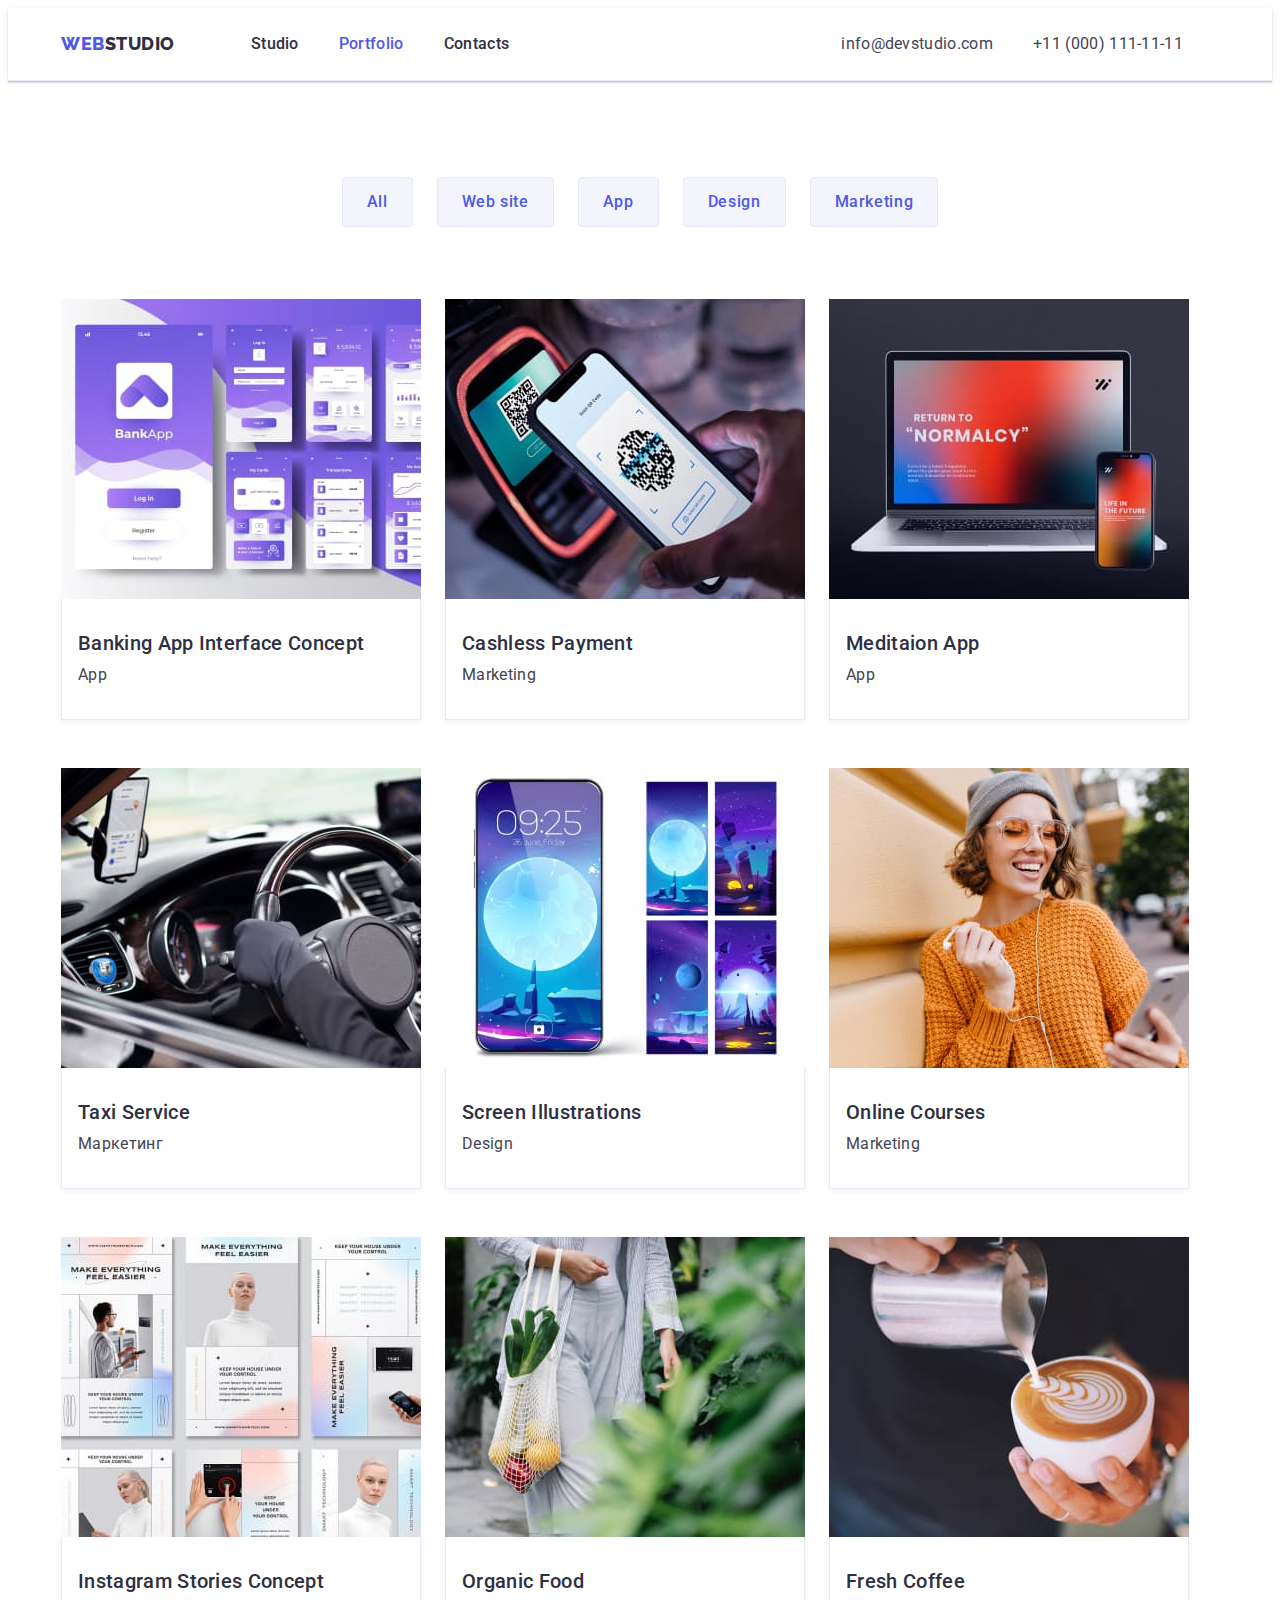
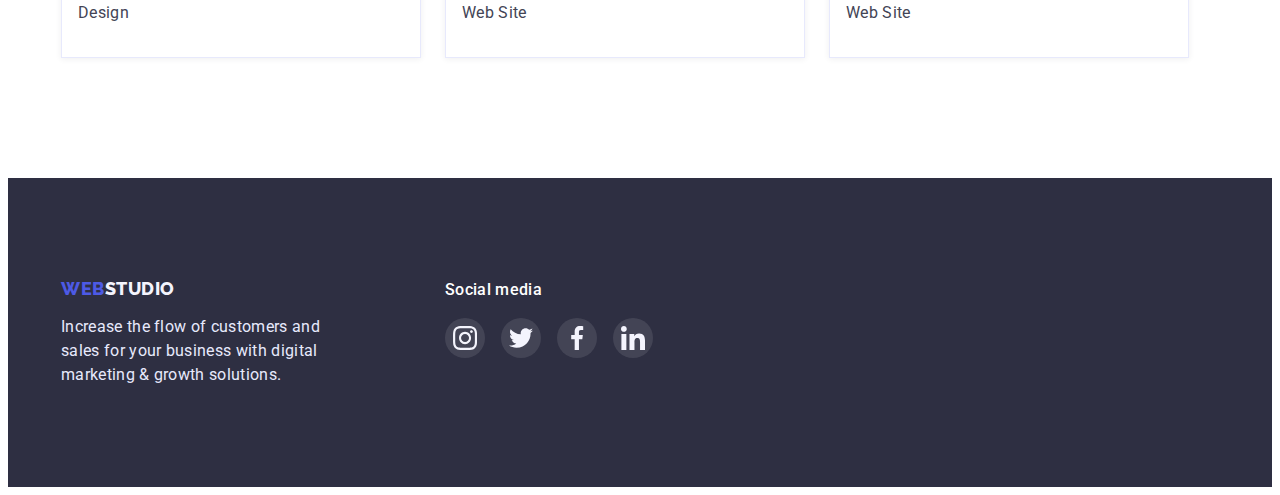
==== portfolio.html @ 6b1cf62d "старий 4 модуль" ====
<!DOCTYPE html>
<html lang="en">
    <head>
        <meta charset="UTF-8">
        <meta http-equiv="X-UA-Compatible" content="IE=edge">
        <meta name="viewport" content="width=device-width, initial-scale=1.0">
        <title>Portfolio</title>
        <link rel="preconnect" href="https://fonts.googleapis.com">
        <link rel="preconnect" href="https://fonts.gstatic.com" crossorigin>
        <link href="https://fonts.googleapis.com/css2?family=Raleway:wght@800&family=Roboto:wght@400;500;700;900&display=swap" rel="stylesheet">

        <link rel="stylesheet" href="https://cdnjs.cloudflare.com/ajax/libs/modern-normalize/1.1.0/modern-normalize.min.css"
        integrity="sha512-wpPYUAdjBVSE4KJnH1VR1HeZfpl1ub8YT/NKx4PuQ5NmX2tKuGu6U/JRp5y+Y8XG2tV+wKQpNHVUX03MfMFn9Q=="
        crossorigin="anonymous" referrerpolicy="no-referrer" />

        <link rel="stylesheet" href="./css/styles.css">
    </head>
    
    <body>
        <header class="header">
            <div class="container header-container">
                <a class="link text-logo-accent logo-header" href="./index.html" lang="en">Web<span
                        class="logo-header-color">Studio</span></a>
                <!-- навігація на інш сторінки -->
                <nav>
                    <ul class="site-nav list ">
                        <li class="list-nav"><a class="link  list-nov-head" href="./index.html">Studio</a></li>
                        <li class="list-nav"><a class="link  list-nov-head accent" href="./portfolio.html">Portfolio</a></li>
                        <li class="list-nav"><a class="link list-nov-head" href="">Contacts</a></li>
                    </ul>
                </nav>
                <!-- контакти -->
                <ul class="auth-nav list">
                    <li class="header-link-contacts"><a class="link list-nov-head" href="mailto:info@devstudio.com">info@devstudio.com</a></li>
                    <li class="header-link-contacts"><a class="link list-nov-head" href="tel:+380961111111">+11 (000) 111-11-11</a></li>
                </ul>
            </div>
        </header>
        <main>
            <!-- new page portfolio, maine -->
            <section class="project-page">
                <div class="container">
                    <h1 class="visually-hidden">Project</h1>
                    <ul class="list list-button-pre">
                        <li class="list-btn-after"><button type="button" class="button-filter">All</button></li>
                        <li class="list-btn-after"><button type="button" class="button-filter">Web site</button></li>
                        <li class="list-btn-after"><button type="button" class="button-filter">App</button></li>
                        <li class="list-btn-after"><button type="button" class="button-filter">Design</button></li>
                        <li class="list-btn-after"><button type="button" class="button-filter">Marketing</button></li>
                    </ul>
                    
                    <ul class="list list-project">
                        <li class="li-icon">
                            <a href="" class="link-project">
                                <img src="./images/portfolio/banking-app.jpg" alt="banking app" width="360" height="300">
                                <div class="text-wrapper">
                                    <h2 class="project">Banking app interface concept</h2>
                                    <p class="text-portfolio">App</p>
                                </div>
                            </a>
                        </li>
                        <li class="li-icon">
                            <a href="" class="link-project">
                                <img src="./images/portfolio/cashless-payment.jpg" alt="cashless payment" width="360" height="300">
                                <div class="text-wrapper">
                                    <h2 class="project">Cashless payment</h2>
                                    <p class="text-portfolio">Marketing</p>
                                </div>
                            </a>
                        </li>
                        <li class="li-icon">
                            <a href="" class="link-project">
                                <img src="./images/portfolio/meditaion-app.jpg" alt="meditaion app" width="360" height="300">
                                <div class="text-wrapper">
                                    <h2 class="project">Meditaion app</h2>
                                    <p class="text-portfolio">App</p>
                                </div>
                            </a>
                        </li>
                        <li class="li-icon">
                            <a href="" class="link-project">
                                <img src="./images/portfolio/taxi-service.jpg" alt="taxi service" width="360" height="300">
                                <div class="text-wrapper">
                                    <h2 class="project">Taxi service</h2>
                                    <p class="text-portfolio">Маркетинг</p>
                                </div>
                            </a>
                        </li>
                        <li class="li-icon">
                            <a href="" class="link-project">
                                <img src="./images/portfolio/Screen-illustrations.jpg" alt="Screen illustrations" width="360" height="300">
                                <div class="text-wrapper">
                                    <h2 class="project">Screen illustrations</h2>
                                    <p class="text-portfolio">Design</p>
                                </div>
                            </a>
                        </li>
                        <li class="li-icon">
                            <a href="" class="link-project">
                                <img src="./images/portfolio/online-courses.jpg" alt="online courses" width="360" height="300">
                                <div class="text-wrapper">
                                    <h2 class="project">Online courses</h2>
                                    <p class="text-portfolio">Marketing</p>
                                </div>
                            </a>
                        </li>
                        <li class="li-icon">
                            <a href="" class="link-project">
                                <img src="./images/portfolio/instagram-stories-concept.jpg" alt="instagram stories concept" width="360" height="300">
                                <div class="text-wrapper">
                                    <h2 class="project">Instagram stories concept</h2>
                                    <p class="text-portfolio">Design</p>
                                </div>
                            </a>
                        </li>
                        <li class="li-icon">
                            <a href="" class="link-project">
                                <img src="./images/portfolio/organic-food.jpg" alt="organic food" width="360" height="300">
                                <div class="text-wrapper">
                                    <h2 class="project">Organic food</h2>
                                    <p class="text-portfolio">Web site</p>
                                </div>
                            </a>
                        </li>
                        <li class="li-icon">
                            <a href="" class="link-project">
                                <img src="./images/portfolio/fresh-coffee.jpg" alt="fresh coffee" width="360" height="300">
                                <div class="text-wrapper">
                                    <h2 class="project">Fresh coffee</h2>
                                    <p class="text-portfolio">Web site</p>
                                </div>
                            </a>
                        </li>
                    </ul>
                </div>
            </section>
        </main>
        <footer class="footer">
            <div class="container">
                <ul class="footer-flex">
                    <li>
                        <a class="link text-logo-accent logo-footer" href="/" lang="en">Web<span
                                class="logo-footer-color">Studio</span></a>
                        <p class="footer-text">
                            Increase the flow of customers and sales for your business with digital marketing & growth solutions.
                        </p>
                    </li>
                    <li>
                        <h3 class="footer-soc-media">Social media</h3>
                        <ul class="footer-soc-network">
                            <li class="soc-list"><a href="" class="footer-to-link link"><svg class="employees-icon" width="24"
                                        height="24">
                                        <use href="./images/bg-fon/symbol-defs.svg#icon-instagram"></use>
                                    </svg></a></li>
                            <li class="soc-list"><a href="" class="footer-to-link link"><svg class="employees-icon" width="24"
                                        height="24">
                                        <use href="./images/bg-fon/symbol-defs.svg#icon-twitter"></use>
                                    </svg></a></li>
                            <li class="soc-list"><a href="" class="footer-to-link link"><svg class="employees-icon" width="24"
                                        height="24">
                                        <use href="./images/bg-fon/symbol-defs.svg#icon-facebook"></use>
                                    </svg></a></li>
                            <li class="soc-list"><a href="" class="footer-to-link link"><svg class="employees-icon" width="24"
                                        height="24">
                                        <use href="./images/bg-fon/symbol-defs.svg#icon-linkedin"></use>
                                    </svg></a></li>
                        </ul>
                    </li>
                </ul>
            
            </div>
        </footer>
    </body>
</html>
---- css/styles.css ----
/* Палітра */
/* Колір основного тексту #2E2F42 */
/* Другорядний колір тексту #434455 */
/* Білий #FFFFFF */
/* Акент #4D5AE5 */
/* Колір фільтру кнопок #F4F4FD */
/* Колір фільтру кнопок при ховері/фокусі #404BBF */
/* Другорядний колір фону #2E2F42 */  
/* Інший другорядений колір 2  #E7E9FC; */
/* Основний колір фону #FFFFFF */

:root {
    --primery-text-color: #2E2F42;
    --second-text-color: #434455;
    --accent-color: #4D5AE5;
    --white-color: #FFFFFF;
    --color-button-filter: #F4F4FD;
    --color-button-filter-hover: #404BBF;
    --background-other-color: #2E2F42;
    --background-other-color-2: #E7E9FC;
    --main-background-color: #FFFFFF;
}

p, h1, h2, h3, h4, h5, h6 {
    margin: 0;
}

img {
    display: block;
    min-width: 100%;
    height: auto;
}

ul {
    margin: 0;
    padding-left: 0;
    list-style: none;
}

body {
    color: var(--primery-text-color);
    background-color: var(--main-background-color);
    font-family: Roboto, sans-serif;
    letter-spacing: 0.02em;
}

.container {
    width: 1158px;
    padding: 0 15px;
    margin: 0 auto;
}

.list {
    list-style: none;
}

.link {
    text-decoration: none;
    color: var(--primery-text-color);
}

.display-flax {
    display: flex;
    justify-content: space-between;
}

/* ----------------<header></header>---------------- */
.header-container {
    display: flex;
}
.header {
    /* padding-top: 24px;
    padding-bottom: 24px;  */
    border-bottom: 1px solid #E7E9FC;
    box-shadow: 0px 2px 1px rgba(46, 47, 66, 0.08), 0px 1px 1px rgba(46, 47, 66, 0.16), 0px 1px 6px rgba(46, 47, 66, 0.08);;
}

.text-logo-accent {
    font-family: Raleway, sans-serif;
    font-weight: 800;
    font-size: 18px;
    letter-spacing: 0.03em;
    color: var(--accent-color);
    text-transform: uppercase;
}

.logo-header {
    line-height: 1.33;
    margin-right: 76px;
    padding-top: 24px;
    padding-bottom: 24px;
}

.logo-header-color {
    color: var(--primery-text-color);
}

/* nav */

.accent {
    color: var(--accent-color);
}

.site-nav  {
    display: flex;
}

.list-nav {
    padding-top: 24px;
    padding-bottom: 24px;
}

.list-nov-head {
    padding-top: 24px;
    padding-bottom: 24px;
}


.list-nav:not(:last-child) {
    margin-right: 40px;
}

.site-nav a{
    font-weight: 500;
    font-size: 16px;
    line-height: 1.5;
}


.site-nav a:hover, .site-nav a:focus {
    color: var(--accent-color);
}


.auth-nav {
    display: flex;
    margin-left: 332px;
}

.auth-nav a {
    font-size: 16px;
    line-height: 1.5;
    color: var(--second-text-color);
}
.auth-nav a:hover,
.auth-nav a:focus {
    color: var(--accent-color);
}

.header-link-contacts {
    padding-top: 24px;
    padding-bottom: 24px;
}

.header-link-contacts:not(:last-child) {
    margin-right: 40px;
}

/* ---------------------section hero---------------------- */

.hero {
    /* центрування картинки-фону */
    max-width: 1440px;
    margin: 0 auto;



    background-color: var(--background-other-color);
    padding: 188px 0px;
    text-align: center;
    background-image: linear-gradient(rgba(46, 47, 66, 0.7), rgba(46, 47, 66, 0.7)), url(../images/bg-fon/people-office.jpg);
    background-repeat: no-repeat;
    background-position: center;
    background-size: cover;
}

.title {
    color: var(--white-color);
    font-size: 56px;
    line-height: 1.1;
    letter-spacing: 0.02em;

    width: 496px;
    margin-left: auto;
    margin-right: auto;

    margin-bottom: 48px;
}

/* button */

.button {
    font-family: inherit;
    cursor: pointer;
    color: var(--white-color);
    background-color: var(--accent-color);
    font-weight: 500;
    font-size: 16px;
    line-height: 1.5;
    letter-spacing: 0.04em;

    border-radius: 4px; 
    padding: 16px 32px;
    border: 0px;
    display: block;
    margin-left: auto;
    margin-right: auto;
}

.button:hover,
.button:focus {
    background-color: var(--color-button-filter-hover);
}

/* -------------------section benefits-------------------- */
.pre-benefits {
    padding-top: 120px;
    padding-bottom: 120px;
}

.icon-svg {
    display: flex;
    gap: 24px;
    margin-bottom: 8px;
}

.list-svg {
    
    background-color: var(--color-button-filter);
    border-radius: 4px;
    width: calc((100% - 72px) / 4);
    height: 112px;
    display: flex;
    align-items: center;
    justify-content: center;
}



.benefits {
    font-weight: 500;   
    font-size: 20px;
    line-height: 1.2;
    margin-bottom: 8px;
}

.desc-benefits {
    color: var(--second-text-color);
    font-size: 16px;
    line-height: 1.5;
    width: 264px;
}


.employment, 
.our-team {
    font-weight: 700;
    font-size: 36px;
    line-height: 1.11;
    text-align: center;
    text-transform: capitalize;
    margin-bottom: 72px;
}

.we-doing {
    padding-bottom: 120px;
}   


.bgr-img {
    border-radius: 0px 0px 4px 4px;
}
.wrapp {
    padding: 32px 16px;
    text-align: center;
    background-color: var(--white-color);
    border-radius: 0px 0px 4px 4px;
    box-shadow: 0px 1px 6px rgba(46, 47, 66, 0.08), 0px 1px 1px rgba(46, 47, 66, 0.16), 0px 2px 1px rgba(46, 47, 66, 0.08);
    height: 168px;
}

/* -------------------team-------------- */

.team {
    background-color: var(--background-other-color-2);
    padding-top: 120px;
    padding-bottom: 120px;
}

.developers-name {
    font-weight: 500;
    font-size: 20px;
    line-height: 1.2;
    margin-bottom: 8px;
}
.profession {
    color: var(--second-text-color);
    font-weight: 400;
    font-size: 16px;
    line-height: 1.5;
    /* text-align: center; */
    margin-bottom: 8px;
}

.employees-soc-network {
    display: flex;
    justify-content: center;
    gap: 24px;
}

.soc-list{
    width: 40px;
    height: 40px;
}

.employees-to-link {
    width: 100%;
    height: 100%;
    border-radius: 50%;
    display: flex;
    justify-content: center;
    align-items: center;
    background-color: var(--accent-color);
}

.employees-to-link:is(:hover, :focus) { 
    background-color: var(--color-button-filter-hover);
}

.employees-icon {
    fill: var(--color-button-filter);
}

/* --------------------------Customers--------------------- */

.customers {
    padding-top: 130px;
    padding-bottom: 120px;
}

.title-customers {
    font-weight: 700;
    font-size: 36px;
    line-height: 1.11;
    text-align: center;
    text-transform: capitalize;
    margin-bottom: 72px;
}

.customers-list {
    display: flex;
    gap: 24px;

}

.customers-item {
    flex-basis: calc((100% - 120px) / 6);    
    height: 88px;  
}

.customers-link {
    width: 100%;
    height: 100%;

    border: 1px solid #8E8F99;
    border-radius: 4px;

    display: flex;
    justify-content: center;
    align-items: center;     
    color: #8E8F99;  
}

.customers-icon {
    fill: currentColor;
}


.customers-link:is(:hover, :focus) {
    border-color: var(--color-button-filter-hover);
    color: var(--color-button-filter-hover);
}


/* .customers-link:is(:hover, :focus) {
    border-color: var(--color-button-filter-hover);
} 

.customers-link:is(:hover, :focus) .customers-icon{
    fill: var(--color-button-filter-hover);
} */


/* ---------------------------footer------------------------- */
.footer {
    background-color: var(--background-other-color);
    padding-top: 100px;
    padding-bottom: 100px;
}

.logo-footer {
    line-height: 1.17;
}

.logo-footer-color {
    color: #F4F4FD;
}

.footer-text {
    color: var(--background-other-color-2);
    font-size: 16px;
    line-height: 1.5;
    width: 264px;
    margin-top: 16px;    
}

.footer-flex {
    display: flex;
}

.footer-soc-media {
    color: var(--white-color);
    font-weight: 500;
    font-size: 16px;
    line-height: 1.5;
    margin-left: 120px;
}

.footer-soc-network {
    display: flex;
    gap: 16px;
    margin-top: 16px;
    margin-left: 120px;
}



.footer-to-link {
    width: 100%;
    height: 100%;
    border-radius: 50%;
    display: flex;
    justify-content: center;
    align-items: center;
    background-color: rgba(255, 255, 255, 0.1);
}

.footer-to-link:is(:hover, :focus) {
    background-color: #31D0AA;
}

.employees-icon {
    fill: var(--color-button-filter);
}







/* **************new page portfolio, maine  **************** */

.project-page {
    padding-top: 96px;
    padding-bottom: 120px;
}

.list-button-pre {
    display: flex;
    justify-content: center;
    margin-bottom: 72px;
}

.list-btn-after {
    margin-right: 24px;
}
.list-btn-after:last-child {
    margin-right: 0;
}

.button-filter {
    background-color: var(--color-button-filter);
    color: var(--accent-color);
    cursor: pointer;
    font-family: 'Roboto', sans-serif;
    font-weight: 500;
    font-size: 16px;
    line-height: 1.5;
    text-align: center;
    letter-spacing: 0.04em;
    
    padding: 12px 24px;
    border: 1px solid #E7E9FC;
    border-radius: 4px;
}

.button-filter:hover, .button-filter:focus {
    color: var(--white-color);
    background-color: var(--color-button-filter-hover);
    box-shadow: 0px 3px 1px rgba(0, 0, 0, 0.1),
        0px 2px 1px rgba(0, 0, 0, 0.08),
        0px 2px 2px rgba(0, 0, 0, 0.12);
    border-color: var(--color-button-filter-hover);
}

/* -------------section project-------------- */
.visually-hidden {
    position: absolute;
    white-space: nowrap;
    width: 1px;
    height: 1px;
    overflow: hidden;
    border: 0;
    padding: 0;
    clip: rect(0 0 0 0);
    clip-path: inset(50%);
    margin: -1px;
}


.list-project {
    text-transform: capitalize;
    display: flex;
    flex-wrap: wrap;
    /* justify-content: space-between; */
}

.li-icon {
    margin-right: 24px;
    margin-bottom: 48px;
}
/* .li-icon:last-child {
    margin-bottom: 0px;
} */

.li-icon:nth-child(n+7) {
    margin-bottom: 0px;
}

.li-icon:nth-child(3n) {
    margin-right: 0px;
}





.project {
    font-weight: 500;
    font-size: 20px;
    line-height: 1.2;
    margin-bottom: 8px;
    /* margin-top: 32px;
    margin-bottom: 8px;
    margin-left: 16px; */
}

.text-portfolio {
    color: var(--second-text-color);
    font-size: 16px;
    line-height: 1.5;
    /* margin-bottom: 32px;
    margin-left: 16px;   */
}

.text-wrapper {
    padding: 32px 16px;
    border-bottom: 1px solid #E7E9FC;
    border-left: 1px solid #E7E9FC;
    border-right: 1px solid #E7E9FC;
    box-shadow: 0px 1px 6px rgba(46, 47, 66, 0.08);
}


.link-project {
    text-decoration: none;
    color: var(--primery-text-color);
}

.link-project:is(:hover, :focus) .text-wrapper{
    text-decoration: none;
    color: var(--primery-text-color);
    box-shadow: 0px 1px 6px rgba(46, 47, 66, 0.08),
        0px 1px 1px rgba(46, 47, 66, 0.16),
        0px 2px 1px rgba(46, 47, 66, 0.08);

    border-right: 0.5px solid #F4F4FD;
    border-bottom: 0.5px solid #F4F4FD;
    border-left: 0.5px solid #F4F4FD;
}
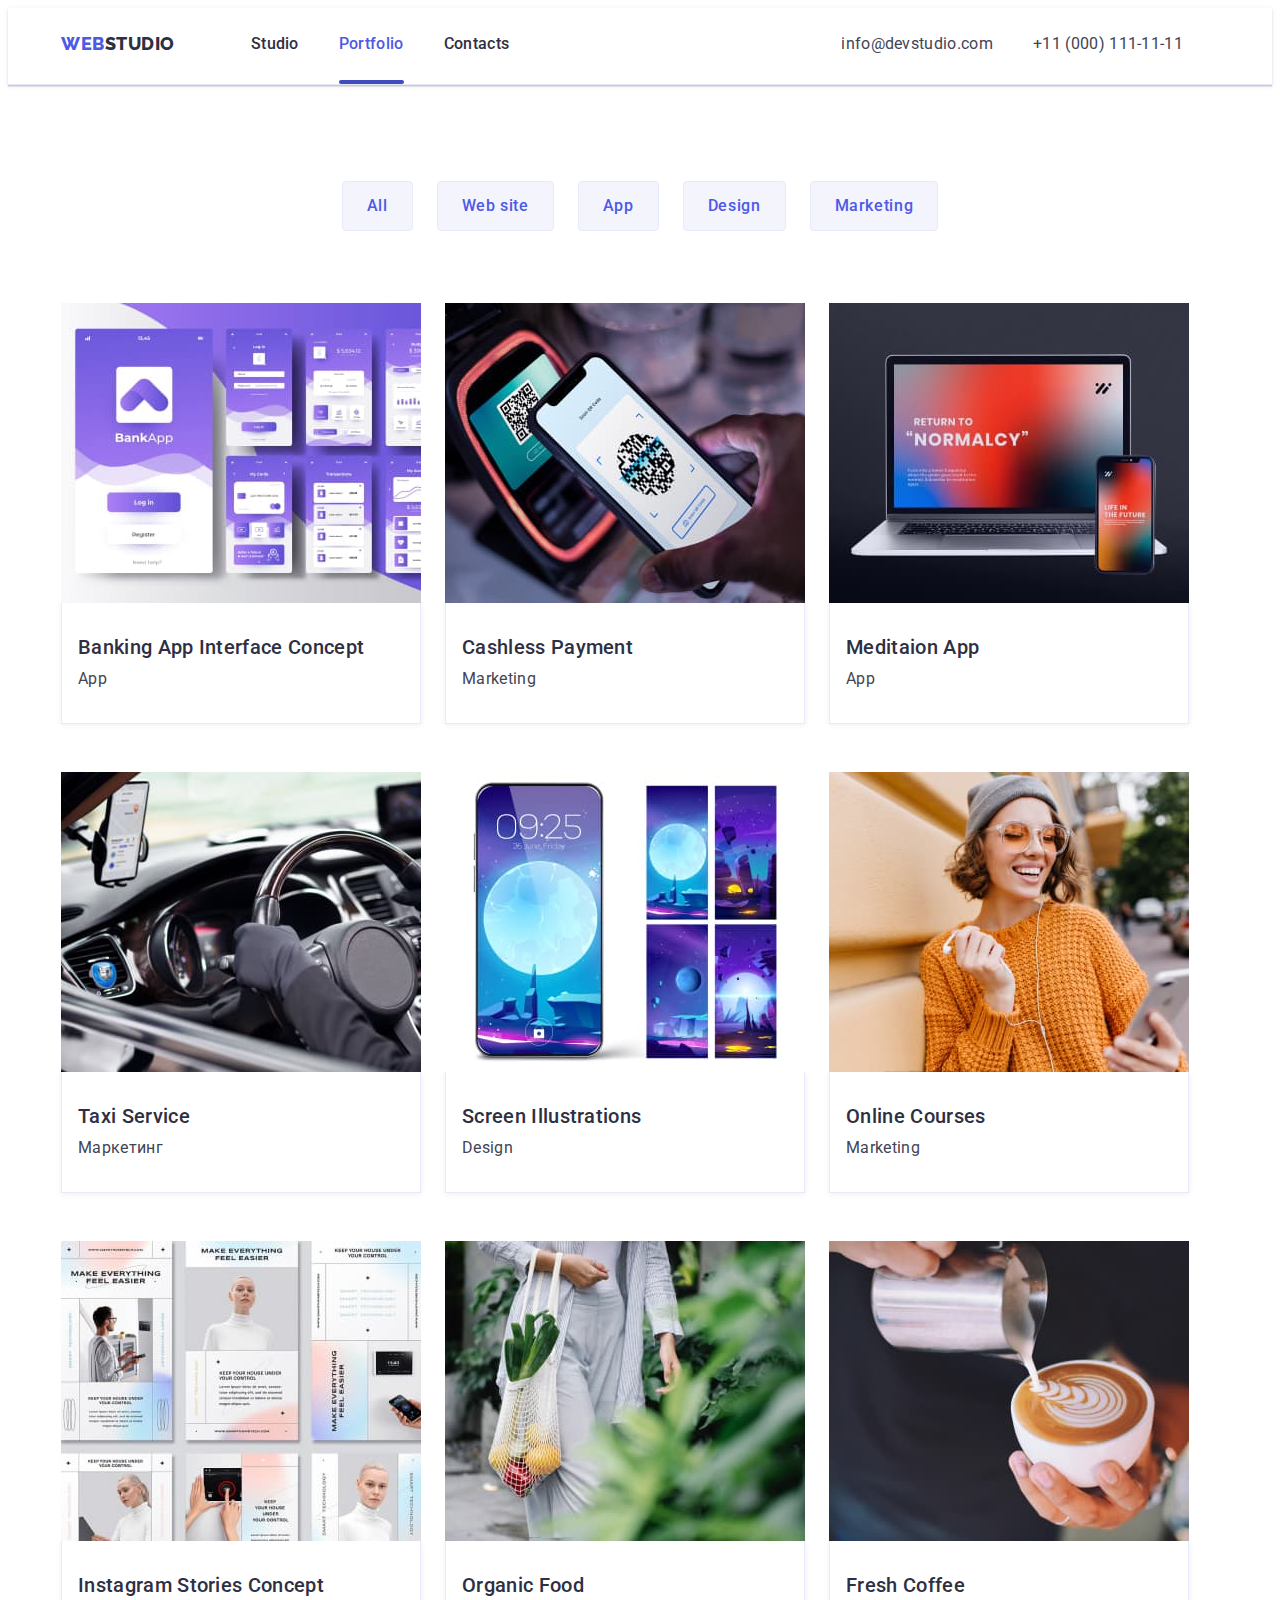
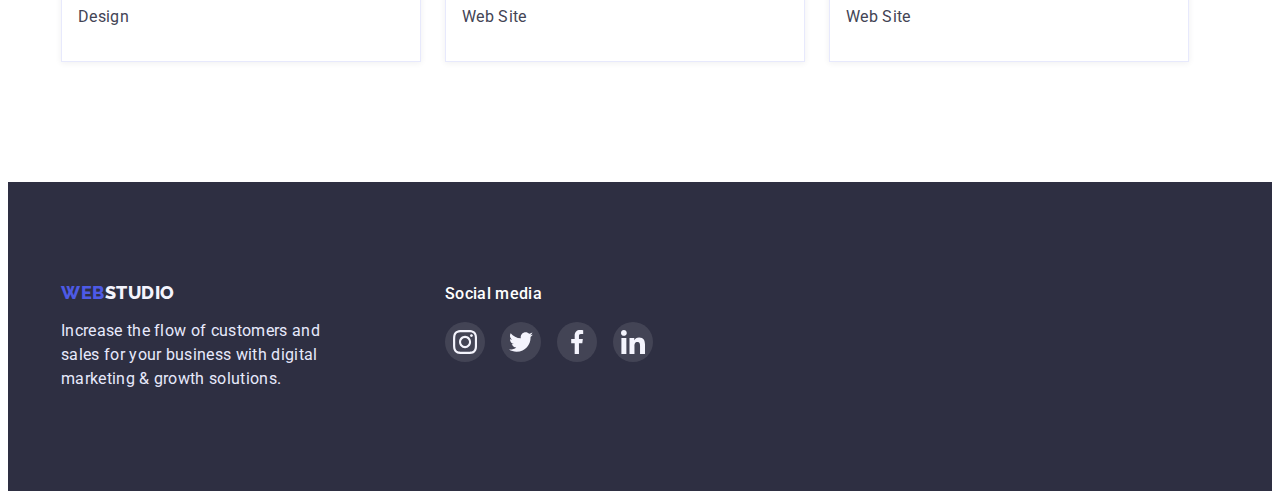
==== commit b2949c2b: "6 дз" ====
--- a/portfolio.html
+++ b/portfolio.html
@@ -52,7 +52,13 @@
                     <ul class="list list-project">
                         <li class="li-icon">
                             <a href="" class="link-project">
-                                <img src="./images/portfolio/banking-app.jpg" alt="banking app" width="360" height="300">
+                                <div class="project-animation-wrap">
+                                    <img src="./images/portfolio/banking-app.jpg" alt="banking app" width="360" height="300">
+                                    <p class="project-animation">14 Stylish and User-Friendly App Design Concepts · Task Manager App · Calorie Tracker App ·
+                                        Exotic Fruit Ecommerce App ·
+                                        Cloud Storage App
+                                    </p>
+                                </div>
                                 <div class="text-wrapper">
                                     <h2 class="project">Banking app interface concept</h2>
                                     <p class="text-portfolio">App</p>
@@ -61,7 +67,13 @@
                         </li>
                         <li class="li-icon">
                             <a href="" class="link-project">
-                                <img src="./images/portfolio/cashless-payment.jpg" alt="cashless payment" width="360" height="300">
+                                <div class="project-animation-wrap">
+                                    <img src="./images/portfolio/cashless-payment.jpg" alt="cashless payment" width="360" height="300">
+                                    <p class="project-animation">14 Stylish and User-Friendly App Design Concepts · Task Manager App · Calorie Tracker App ·
+                                        Exotic Fruit Ecommerce App ·
+                                        Cloud Storage App
+                                    </p>
+                                </div>
                                 <div class="text-wrapper">
                                     <h2 class="project">Cashless payment</h2>
                                     <p class="text-portfolio">Marketing</p>
@@ -70,7 +82,13 @@
                         </li>
                         <li class="li-icon">
                             <a href="" class="link-project">
-                                <img src="./images/portfolio/meditaion-app.jpg" alt="meditaion app" width="360" height="300">
+                                <div class="project-animation-wrap">
+                                    <img src="./images/portfolio/meditaion-app.jpg" alt="meditaion app" width="360" height="300">
+                                    <p class="project-animation">14 Stylish and User-Friendly App Design Concepts · Task Manager App · Calorie Tracker App ·
+                                        Exotic Fruit Ecommerce App ·
+                                        Cloud Storage App
+                                    </p>
+                                </div>
                                 <div class="text-wrapper">
                                     <h2 class="project">Meditaion app</h2>
                                     <p class="text-portfolio">App</p>
@@ -79,7 +97,13 @@
                         </li>
                         <li class="li-icon">
                             <a href="" class="link-project">
-                                <img src="./images/portfolio/taxi-service.jpg" alt="taxi service" width="360" height="300">
+                                <div class="project-animation-wrap">
+                                    <img src="./images/portfolio/taxi-service.jpg" alt="taxi service" width="360" height="300">
+                                    <p class="project-animation">14 Stylish and User-Friendly App Design Concepts · Task Manager App · Calorie Tracker App ·
+                                        Exotic Fruit Ecommerce App ·
+                                        Cloud Storage App
+                                    </p>
+                                </div>
                                 <div class="text-wrapper">
                                     <h2 class="project">Taxi service</h2>
                                     <p class="text-portfolio">Маркетинг</p>
@@ -88,7 +112,13 @@
                         </li>
                         <li class="li-icon">
                             <a href="" class="link-project">
-                                <img src="./images/portfolio/Screen-illustrations.jpg" alt="Screen illustrations" width="360" height="300">
+                                <div class="project-animation-wrap">
+                                    <img src="./images/portfolio/Screen-illustrations.jpg" alt="Screen illustrations" width="360" height="300">
+                                    <p class="project-animation">14 Stylish and User-Friendly App Design Concepts · Task Manager App · Calorie Tracker App ·
+                                        Exotic Fruit Ecommerce App ·
+                                        Cloud Storage App
+                                    </p>
+                                </div>
                                 <div class="text-wrapper">
                                     <h2 class="project">Screen illustrations</h2>
                                     <p class="text-portfolio">Design</p>
@@ -97,7 +127,13 @@
                         </li>
                         <li class="li-icon">
                             <a href="" class="link-project">
-                                <img src="./images/portfolio/online-courses.jpg" alt="online courses" width="360" height="300">
+                                <div class="project-animation-wrap">
+                                    <img src="./images/portfolio/online-courses.jpg" alt="online courses" width="360" height="300">
+                                    <p class="project-animation">14 Stylish and User-Friendly App Design Concepts · Task Manager App · Calorie Tracker App ·
+                                        Exotic Fruit Ecommerce App ·
+                                        Cloud Storage App
+                                    </p>
+                                </div>
                                 <div class="text-wrapper">
                                     <h2 class="project">Online courses</h2>
                                     <p class="text-portfolio">Marketing</p>
@@ -106,7 +142,13 @@
                         </li>
                         <li class="li-icon">
                             <a href="" class="link-project">
-                                <img src="./images/portfolio/instagram-stories-concept.jpg" alt="instagram stories concept" width="360" height="300">
+                                <div class="project-animation-wrap">
+                                    <img src="./images/portfolio/instagram-stories-concept.jpg" alt="instagram stories concept" width="360" height="300">
+                                    <p class="project-animation">14 Stylish and User-Friendly App Design Concepts · Task Manager App · Calorie Tracker App ·
+                                        Exotic Fruit Ecommerce App ·
+                                        Cloud Storage App
+                                    </p>
+                                </div>
                                 <div class="text-wrapper">
                                     <h2 class="project">Instagram stories concept</h2>
                                     <p class="text-portfolio">Design</p>
@@ -115,7 +157,13 @@
                         </li>
                         <li class="li-icon">
                             <a href="" class="link-project">
-                                <img src="./images/portfolio/organic-food.jpg" alt="organic food" width="360" height="300">
+                                <div class="project-animation-wrap">
+                                    <img src="./images/portfolio/organic-food.jpg" alt="organic food" width="360" height="300">
+                                    <p class="project-animation">14 Stylish and User-Friendly App Design Concepts · Task Manager App · Calorie Tracker App ·
+                                        Exotic Fruit Ecommerce App ·
+                                        Cloud Storage App
+                                    </p>
+                                </div>
                                 <div class="text-wrapper">
                                     <h2 class="project">Organic food</h2>
                                     <p class="text-portfolio">Web site</p>
@@ -124,7 +172,13 @@
                         </li>
                         <li class="li-icon">
                             <a href="" class="link-project">
-                                <img src="./images/portfolio/fresh-coffee.jpg" alt="fresh coffee" width="360" height="300">
+                                <div class="project-animation-wrap">
+                                    <img src="./images/portfolio/fresh-coffee.jpg" alt="fresh coffee" width="360" height="300">
+                                    <p class="project-animation">14 Stylish and User-Friendly App Design Concepts · Task Manager App · Calorie Tracker App ·
+                                        Exotic Fruit Ecommerce App ·
+                                        Cloud Storage App
+                                    </p>
+                                </div>
                                 <div class="text-wrapper">
                                     <h2 class="project">Fresh coffee</h2>
                                     <p class="text-portfolio">Web site</p>
--- a/css/styles.css
+++ b/css/styles.css
@@ -19,6 +19,9 @@
     --background-other-color: #2E2F42;
     --background-other-color-2: #E7E9FC;
     --main-background-color: #FFFFFF;
+    --transition-color: color 250ms cubic-bezier(0.4, 0, 0.2, 1);
+    --transition-bg-color: background-color 250ms cubic-bezier(0.4, 0, 0.2, 1);
+    --transition-shadow: 
 }
 
 p, h1, h2, h3, h4, h5, h6 {
@@ -101,13 +104,27 @@
     color: var(--accent-color);
 }
 
+
+.accent::after {
+    content: '';
+    /* width: 48px; */
+    height: 4px;
+    background-color: #404BBF;
+    border-radius: 2px;
+    display: flex;
+    margin-top: 24px;
+    /* flex-grow: 1; */
+}
+
+
 .site-nav  {
     display: flex;
 }
 
 .list-nav {
     padding-top: 24px;
-    padding-bottom: 24px;
+    /* padding-bottom: 24px; */
+    
 }
 
 .list-nov-head {
@@ -124,6 +141,7 @@
     font-weight: 500;
     font-size: 16px;
     line-height: 1.5;
+    transition: var(--transition-color);
 }
 
 
@@ -132,6 +150,7 @@
 }
 
 
+
 .auth-nav {
     display: flex;
     margin-left: 332px;
@@ -141,6 +160,7 @@
     font-size: 16px;
     line-height: 1.5;
     color: var(--second-text-color);
+    transition: var(--transition-color);
 }
 .auth-nav a:hover,
 .auth-nav a:focus {
@@ -205,6 +225,8 @@
     display: block;
     margin-left: auto;
     margin-right: auto;
+
+    transition: var(--transition-bg-color);
 }
 
 .button:hover,
@@ -321,6 +343,7 @@
     justify-content: center;
     align-items: center;
     background-color: var(--accent-color);
+    transition: var(--transition-bg-color);
 }
 
 .employees-to-link:is(:hover, :focus) { 
@@ -373,6 +396,7 @@
 
 .customers-icon {
     fill: currentColor;
+    transition: var(--transition-color);
 }
 
 
@@ -443,6 +467,7 @@
     justify-content: center;
     align-items: center;
     background-color: rgba(255, 255, 255, 0.1);
+    transition: var(--transition-bg-color);
 }
 
 .footer-to-link:is(:hover, :focus) {
@@ -493,6 +518,8 @@
     padding: 12px 24px;
     border: 1px solid #E7E9FC;
     border-radius: 4px;
+
+    transition: var(--transition-bg-color);
 }
 
 .button-filter:hover, .button-filter:focus {
@@ -529,6 +556,7 @@
 .li-icon {
     margin-right: 24px;
     margin-bottom: 48px;
+    
 }
 /* .li-icon:last-child {
     margin-bottom: 0px;
@@ -542,8 +570,9 @@
     margin-right: 0px;
 }
 
-
-
+.li-icon:is(:hover , :focus) .project-animation{
+    transform: translateY(0);
+}
 
 
 .project {
@@ -556,6 +585,26 @@
     margin-left: 16px; */
 }
 
+.project-animation-wrap {
+    position: relative;
+    overflow: hidden;
+}
+
+.project-animation {
+    position: absolute;
+    top: 0;
+    font-weight: 400;
+    font-size: 16px;
+    line-height: 1.5;
+    padding: 40px 32px;
+    color: var(--color-button-filter);
+    background-color: var(--accent-color);
+    height: 100%;
+    transform: translateY(100%);
+    transition: transform 250ms cubic-bezier(0.4, 0, 0.2, 1);
+}
+
+
 .text-portfolio {
     color: var(--second-text-color);
     font-size: 16px;
@@ -588,4 +637,69 @@
     border-right: 0.5px solid #F4F4FD;
     border-bottom: 0.5px solid #F4F4FD;
     border-left: 0.5px solid #F4F4FD;
-}+}
+
+
+.backdrop {
+    position: fixed;
+    top: 0;
+    width: 100%;
+    height: 100%;
+    background-color: rgba(46, 47, 66, 0.4);
+    transition: opacity 300ms linear, visibility 300ms linear;
+
+
+   
+}
+
+.btn-close-opet {
+    cursor: pointer;
+    width: 24px;
+    height: 24px;
+    border: 1px solid rgba(0, 0, 0, 0.1);
+    background-color: #E7E9FC;
+    border-radius: 50%;
+    justify-content: center;
+    align-items: center;
+    display: flex;
+    margin-left: auto;
+    padding: 0px;
+}
+
+.btn-close-opet:is(:hover, :focus) {
+    background-color: var(--color-button-filter-hover);
+}
+
+.btn-close-opet:is(:hover, :focus) .svg-close{
+    fill: #ffffff;
+}
+ 
+.modal {
+    width: 408px;
+    min-height: 576px;
+    background-color: #FCFCFC;
+    box-shadow: 0px 1px 1px rgba(0, 0, 0, 0.14),
+        0px 1px 3px rgba(0, 0, 0, 0.12),
+        0px 2px 1px rgba(0, 0, 0, 0.2);
+    border-radius: 4px; 
+    position: absolute;
+    top: 50%;
+    left: 50%;
+    transform: translate(-50%, -50%) rotate(360deg);
+    padding: 24px;
+    transition: transform 0.5s linear;
+}
+
+.backdrop.is-hidden .modal {
+    transform: translate(-500%, -50%) rotate(0deg) ;
+
+}
+
+/* -----------------JAVA-script--------------------- */
+.is-hidden {
+    opacity: 0;
+    visibility: hidden;
+    pointer-events: none;
+}
+/* ---------------------------------------------------- */
+
